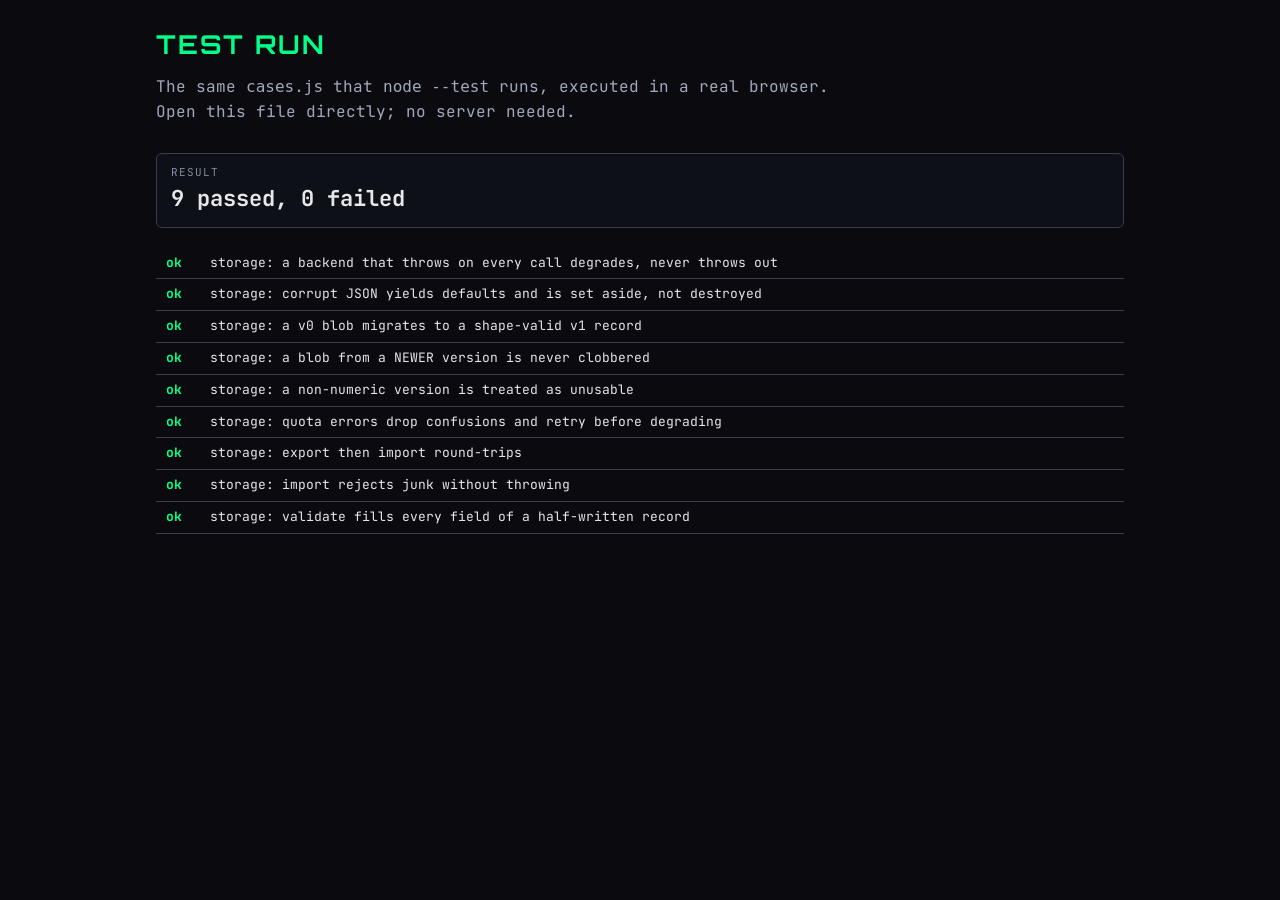
==== toys/typing-tutor/test/test.html @ 82adfa0b "Add storage layer with migrations, plus the shared test harness storage.js holds one contract: nothi" ====
<!DOCTYPE html>
<html lang="en" data-theme="algocratic">
<head>
  <meta charset="UTF-8">
  <meta name="viewport" content="width=device-width, initial-scale=1">
  <title>Typing tutor — test run</title>
  <link rel="stylesheet" href="../style.css">
  <style>
    .row { display: flex; gap: 12px; padding: 5px 10px; border-bottom: 1px solid var(--border); font-size: 13px; }
    .row-pass .tag { color: var(--ok); }
    .row-fail { background: var(--heat-2); }
    .row-fail .tag { color: var(--err); }
    .tag { flex: 0 0 4ch; font-weight: 700; }
    .why { color: var(--fg-dim); white-space: pre-wrap; margin: 4px 0 0 calc(4ch + 12px); font-size: 12px; }
  </style>
</head>
<body>
  <main class="container">
    <h1>Test run</h1>
    <p class="lede">The same <code>cases.js</code> that <code>node --test</code> runs,
      executed in a real browser. Open this file directly; no server needed.</p>
    <div id="summary" class="tile" style="margin-bottom:20px">
      <div class="tile-label">Result</div>
      <div class="tile-value" id="count">running…</div>
    </div>
    <div id="out"></div>
  </main>

  <!-- Sources first, then the cases, then the runner. -->
  <script defer src="../src/theme.js"></script>
  <script defer src="../src/storage.js"></script>
  <script defer src="../src/layouts.js"></script>
  <script defer src="../src/engine.js"></script>
  <script defer src="../src/metrics.js"></script>
  <script defer src="../src/progress.js"></script>
  <script defer src="../src/drills.js"></script>
  <script defer src="../src/lessons.core.js"></script>
  <script defer src="../src/lessons.python.js"></script>
  <script defer src="../src/lessons.cpp.js"></script>
  <script defer src="../src/lessons.js"></script>
  <script defer src="cases.js"></script>
  <script defer>
    window.addEventListener('DOMContentLoaded', function () {
      var out = document.getElementById('out');
      var cases = (window.TT_CASES || {}).cases || [];
      var pass = 0, fail = 0;

      cases.forEach(function (c) {
        var row = document.createElement('div');
        var why = null;
        try {
          c.fn();
          pass++;
          row.className = 'row row-pass';
        } catch (e) {
          fail++;
          row.className = 'row row-fail';
          why = document.createElement('div');
          why.className = 'why';
          why.textContent = (e && e.message) || String(e);
        }
        var tag = document.createElement('span');
        tag.className = 'tag';
        tag.textContent = why ? 'FAIL' : 'ok';
        var name = document.createElement('span');
        name.textContent = c.name;
        row.appendChild(tag);
        row.appendChild(name);
        out.appendChild(row);
        if (why) out.appendChild(why);
      });

      document.getElementById('count').textContent =
        cases.length ? pass + ' passed, ' + fail + ' failed' : 'no cases loaded';
    });
  </script>
</body>
</html>
---- toys/typing-tutor/style.css ----
/* ==========================================================================
   Keystroke Compliance Terminal — stylesheet
   Themes are custom-property sets on [data-theme]. Nothing outside the token
   blocks hard-codes a color.
   ========================================================================== */

/* Optional enhancement. If the network is absent, or the page is opened from
   file://, the local stack below carries the whole design. Nothing blocks. */
@import url('https://fonts.googleapis.com/css2?family=JetBrains+Mono:wght@400;700&family=Orbitron:wght@700;900&display=swap');

/* --------------------------------------------------------------------------
   Theme tokens
   -------------------------------------------------------------------------- */

:root {
  --font-mono: 'JetBrains Mono', ui-monospace, 'SF Mono', Menlo, Consolas,
               'DejaVu Sans Mono', 'Liberation Mono', monospace;
  --font-display: 'Orbitron', var(--font-mono);
  --font-scale: 1;
  --radius: 6px;
  --motion-state: paused;
}

/* --- algocratic: inherited from MODULE1_ORIENTATION.html ------------------ */
:root,
:root[data-theme="algocratic"] {
  --bg: #0a0a0f;
  --bg-elev: #12141a;
  --bg-sunken: #0d1117;
  --bg-chrome: #1a1d24;
  --border: #3a3d50;
  --border-strong: #62667e;

  --fg: #e6e6ec;
  --fg-dim: #a2a9bb;
  --fg-faint: #858c9e;

  --accent: #00ff88;
  --accent-dim: #00aa55;
  --accent-ink: #04120b;

  --ok: #00ff88;
  --warn: #ffaa00;
  --err: #ff6b8a;
  --info: #4cc2ff;

  --scanline: rgba(0, 0, 0, 0.10);
  --glow: 0 0 20px rgba(0, 255, 136, 0.18);

  --heat-1: #201419;
  --heat-2: #35181f;
  --heat-3: #4d1f2a;
  --heat-4: #6b2736;
  --heat-5: #8f3043;

  --f-pinky: #ff6b8a;
  --f-ring: #ffaa00;
  --f-middle: #00ff88;
  --f-index: #4cc2ff;
  --f-thumb: #a2a9bb;

  --display-transform: uppercase;
  --display-spacing: 2px;
}

/* --- amber: DEC VT220 phosphor. Monochrome, so error state leans on the
       wavy underline and outline rather than on hue. ----------------------- */
:root[data-theme="amber"] {
  --bg: #120c00;
  --bg-elev: #1d1404;
  --bg-sunken: #0d0900;
  --bg-chrome: #251a05;
  --border: #5a4210;
  --border-strong: #8a6618;

  --fg: #ffc14d;
  --fg-dim: #d99a26;
  --fg-faint: #b8811c;

  --accent: #ffb000;
  --accent-dim: #c98600;
  --accent-ink: #120c00;

  --ok: #ffc14d;
  --warn: #ffe08a;
  --err: #ff8a5c;
  --info: #ffd68a;

  --scanline: rgba(0, 0, 0, 0.16);
  --glow: 0 0 22px rgba(255, 176, 0, 0.20);

  --heat-1: #22150a;
  --heat-2: #331e0c;
  --heat-3: #48260f;
  --heat-4: #5e2f12;
  --heat-5: #7a3a16;

  --f-pinky: #8a6618;
  --f-ring: #b8811c;
  --f-middle: #d99a26;
  --f-index: #ffb000;
  --f-thumb: #6b4f14;

  --display-transform: uppercase;
  --display-spacing: 2px;
}

/* --- dos: Norton Commander. #00aaaa on #0000aa is period-accurate and fails
       contrast, so --fg-dim is lifted to #4ddbdb and verified instead. ----- */
:root[data-theme="dos"] {
  --bg: #0000aa;
  --bg-elev: #0000aa;
  --bg-sunken: #000080;
  --bg-chrome: #000080;
  --border: #55ffff;
  --border-strong: #ffffff;

  --fg: #ffffff;
  --fg-dim: #4ddbdb;
  --fg-faint: #b8b8d8;

  --accent: #55ffff;
  --accent-dim: #4ddbdb;
  --accent-ink: #0000aa;

  --ok: #55ff55;
  --warn: #ffff55;
  --err: #ff9a9a;
  --info: #55ffff;

  --scanline: rgba(0, 0, 0, 0.06);
  --glow: none;

  /* Red over blue muddies badly, so DOS heat runs toward its own magenta. */
  --heat-1: #180077;
  --heat-2: #2e007a;
  --heat-3: #45007d;
  --heat-4: #5c0080;
  --heat-5: #730083;

  --f-pinky: #ff9a9a;
  --f-ring: #ffff55;
  --f-middle: #55ff55;
  --f-index: #55ffff;
  --f-thumb: #b8b8d8;

  --display-transform: uppercase;
  --display-spacing: 1px;
}

/* --------------------------------------------------------------------------
   Motion gating
   Ambient loops read `animation-play-state: var(--motion-state)`. Paused holds
   the animation on its 0% frame, so every loop's 0% frame is its resting look.
   Source order matters: the forced-on rule must follow the media query.
   -------------------------------------------------------------------------- */

@media (prefers-reduced-motion: no-preference) {
  :root:not([data-motion="off"]) { --motion-state: running; }
}
:root[data-motion="on"] { --motion-state: running; }

/* --------------------------------------------------------------------------
   Base
   -------------------------------------------------------------------------- */

*, *::before, *::after { box-sizing: border-box; }

html { background: var(--bg); }

body {
  margin: 0;
  min-height: 100vh;
  display: flex;
  flex-direction: column;
  background: var(--bg);
  color: var(--fg);
  font-family: var(--font-mono);
  font-size: 16px;
  line-height: 1.6;
  -webkit-text-size-adjust: 100%;
}

.scanlines {
  position: fixed;
  inset: 0;
  pointer-events: none;
  z-index: 900;
  background: repeating-linear-gradient(
    0deg,
    var(--scanline) 0px, var(--scanline) 1px,
    transparent 1px, transparent 3px
  );
  animation: drift 14s linear infinite;
  animation-play-state: var(--motion-state);
}

@keyframes drift {
  0% { background-position: 0 0; }
  100% { background-position: 0 3px; }
}

.sr-only {
  position: absolute;
  width: 1px; height: 1px;
  margin: -1px; padding: 0;
  overflow: hidden;
  clip: rect(0 0 0 0);
  clip-path: inset(50%);
  white-space: nowrap;
  border: 0;
}

:focus-visible {
  outline: 2px solid var(--accent);
  outline-offset: 2px;
}

.container {
  width: 100%;
  max-width: 1000px;
  margin: 0 auto;
  padding: 24px 16px 48px;
  flex: 1 0 auto;
}
.container:focus { outline: none; }

/* --------------------------------------------------------------------------
   Chrome: topbar, footer
   -------------------------------------------------------------------------- */

.topbar {
  display: flex;
  flex-wrap: wrap;
  align-items: center;
  justify-content: space-between;
  gap: 12px;
  padding: 12px 16px;
  background: var(--bg-chrome);
  border-bottom: 1px solid var(--border);
}

.brand {
  display: inline-flex;
  align-items: center;
  gap: 10px;
  color: var(--accent);
  text-decoration: none;
  font-family: var(--font-display);
  font-weight: 900;
  font-size: 13px;
  letter-spacing: var(--display-spacing);
  text-transform: var(--display-transform);
}
.brand-mark {
  font-size: 18px;
  animation: flicker 5s infinite;
  animation-play-state: var(--motion-state);
}

@keyframes flicker {
  0%, 91%, 100% { opacity: 1; }
  92% { opacity: 0.7; }
  94% { opacity: 1; }
  96% { opacity: 0.85; }
}

.topbar-nav { display: flex; gap: 4px; }

.navlink {
  padding: 6px 12px;
  color: var(--fg-dim);
  text-decoration: none;
  font-size: 13px;
  border: 1px solid transparent;
  border-radius: var(--radius);
}
.navlink:hover { color: var(--fg); border-color: var(--border); }
.navlink[aria-current="page"] { color: var(--accent); border-color: var(--border-strong); }

.footer {
  flex: 0 0 auto;
  padding: 16px;
  border-top: 1px solid var(--border);
  color: var(--fg-faint);
  font-size: 12px;
  text-align: center;
}

/* --------------------------------------------------------------------------
   Generic bits
   -------------------------------------------------------------------------- */

h1, h2, h3 {
  font-family: var(--font-display);
  letter-spacing: var(--display-spacing);
  text-transform: var(--display-transform);
  color: var(--accent);
  margin: 0 0 8px;
}
h1 { font-size: 26px; }
h2 { font-size: 18px; }
h3 { font-size: 14px; }

.lede { color: var(--fg-dim); margin: 0 0 28px; max-width: 68ch; }

.btn {
  font: inherit;
  font-size: 13px;
  padding: 8px 16px;
  background: var(--bg-elev);
  color: var(--fg);
  border: 1px solid var(--border-strong);
  border-radius: var(--radius);
  cursor: pointer;
}
.btn:hover:not(:disabled) { border-color: var(--accent); color: var(--accent); }
.btn:disabled { opacity: 0.55; cursor: not-allowed; }
.btn-primary {
  background: var(--accent);
  color: var(--accent-ink);
  border-color: var(--accent);
  font-weight: 700;
}
.btn-primary:hover:not(:disabled) { background: var(--accent-dim); color: var(--accent-ink); }

.notice {
  padding: 12px 16px;
  margin: 0 0 20px;
  background: var(--bg-elev);
  border: 1px solid var(--warn);
  border-left-width: 4px;
  border-radius: var(--radius);
  color: var(--fg);
  font-size: 13px;
}
.notice-row { display: flex; align-items: center; gap: 12px; justify-content: space-between; }

.toast {
  position: fixed;
  left: 50%;
  bottom: 24px;
  transform: translateX(-50%);
  z-index: 950;
  max-width: min(90vw, 420px);
  padding: 10px 18px;
  background: var(--bg-chrome);
  border: 1px solid var(--border-strong);
  border-radius: var(--radius);
  color: var(--fg);
  font-size: 13px;
  text-align: center;
  box-shadow: var(--glow);
}
.toast[hidden] { display: none; }

/* --------------------------------------------------------------------------
   Track and lesson cards
   -------------------------------------------------------------------------- */

.grid {
  display: grid;
  gap: 14px;
  grid-template-columns: repeat(auto-fill, minmax(260px, 1fr));
  margin: 0 0 32px;
  padding: 0;
  list-style: none;
}

.card {
  display: block;
  width: 100%;
  text-align: left;
  font: inherit;
  padding: 16px;
  background: var(--bg-elev);
  border: 1px solid var(--border);
  border-radius: var(--radius);
  color: var(--fg);
  text-decoration: none;
  cursor: pointer;
}
.card:hover:not(:disabled) { border-color: var(--accent); }
.card:disabled { cursor: not-allowed; opacity: 0.6; }

.card-title {
  font-family: var(--font-display);
  font-size: 14px;
  color: var(--accent);
  letter-spacing: var(--display-spacing);
  text-transform: var(--display-transform);
  margin-bottom: 6px;
}
.card-desc { color: var(--fg-dim); font-size: 13px; }
.card-meta {
  margin-top: 10px;
  font-size: 12px;
  color: var(--fg-faint);
  display: flex;
  gap: 14px;
  flex-wrap: wrap;
}

.badge {
  display: inline-block;
  padding: 1px 8px;
  border: 1px solid currentColor;
  border-radius: 999px;
  font-size: 11px;
  letter-spacing: 1px;
}
.badge-cleared { color: var(--ok); }
.badge-locked { color: var(--fg-faint); }
.badge-new { color: var(--info); }

/* --------------------------------------------------------------------------
   The typing screen
   -------------------------------------------------------------------------- */

.lesson-head {
  display: flex;
  flex-wrap: wrap;
  align-items: baseline;
  justify-content: space-between;
  gap: 12px;
  margin-bottom: 4px;
}

.hud {
  display: flex;
  flex-wrap: wrap;
  gap: 10px;
  margin: 20px 0;
}
.tile {
  flex: 1 1 110px;
  padding: 10px 14px;
  background: var(--bg-sunken);
  border: 1px solid var(--border);
  border-radius: var(--radius);
}
.tile-label {
  font-size: 11px;
  letter-spacing: 1px;
  text-transform: uppercase;
  color: var(--fg-faint);
}
.tile-value {
  font-size: 22px;
  font-weight: 700;
  color: var(--fg);
  font-variant-numeric: tabular-nums;
}

.stage {
  background: var(--bg-sunken);
  border: 1px solid var(--border);
  border-radius: var(--radius);
  padding: 22px 20px;
  position: relative;
}

/* The concealed real input. opacity:0 rather than display:none or a negative
   offset: it must stay focusable and must not provoke a scroll jump. */
.tt-hidden-input {
  position: absolute;
  top: 0; left: 0;
  width: 1px; height: 1px;
  opacity: 0;
  border: 0; padding: 0; margin: 0;
}

.line {
  font-size: max(20px, calc(1.5rem * var(--font-scale)));
  line-height: 1.7;
  white-space: pre-wrap;
  overflow-wrap: break-word;
  word-break: break-word;
  tab-size: 4;
}

.line-ghost {
  margin-top: 10px;
  font-size: max(15px, calc(1.05rem * var(--font-scale)));
  color: var(--fg-faint);
  white-space: pre-wrap;
  min-height: 1.6em;
}

/* Character states. Four visual channels, only one of which is hue. */
.char { position: relative; }
.char-supplied { color: var(--fg-faint); }
.char-typed { color: var(--fg-dim); }
.char-pending { color: var(--fg); }
.char-current {
  background: var(--accent);
  color: var(--accent-ink);
  border-radius: 2px;
  animation: cursor-pulse 1.1s ease-in-out infinite;
  animation-play-state: var(--motion-state);
}
@keyframes cursor-pulse {
  0%, 100% { opacity: 1; }
  50% { opacity: 0.62; }
}

.char-err {
  color: var(--err);
  background: transparent;
  outline: 2px solid var(--err);
  outline-offset: 1px;
  border-radius: 2px;
  text-decoration: underline wavy var(--err);
  text-underline-offset: 4px;
}
@media (prefers-reduced-motion: no-preference) {
  :root:not([data-motion="off"]) .char-err { animation: shake 120ms linear; }
}
:root[data-motion="on"] .char-err { animation: shake 120ms linear; }
@keyframes shake {
  0%, 100% { transform: translateX(0); }
  25% { transform: translateX(-3px); }
  75% { transform: translateX(3px); }
}

/* Whitespace made visible without changing what gets typed. */
.char-space::before {
  content: '\00B7';
  position: absolute;
  inset: 0;
  color: var(--fg-faint);
  pointer-events: none;
  text-align: center;
}
.char-current.char-space::before { color: var(--accent-ink); }
.char-newline {
  color: var(--fg-faint);
  border: 1px solid var(--border);
  border-radius: 3px;
  padding: 0 4px;
  margin-left: 4px;
  font-size: 0.8em;
}

.caps-warning {
  display: flex;
  align-items: center;
  gap: 10px;
  margin-bottom: 14px;
  padding: 8px 14px;
  border: 1px solid var(--warn);
  border-left-width: 4px;
  border-radius: var(--radius);
  color: var(--warn);
  font-size: 13px;
}
.caps-warning[hidden] { display: none; }

.hint { color: var(--fg-faint); font-size: 12px; margin-top: 14px; }
.hint kbd {
  font: inherit;
  padding: 1px 6px;
  border: 1px solid var(--border-strong);
  border-radius: 3px;
  color: var(--fg-dim);
}

/* --------------------------------------------------------------------------
   On-screen keyboard
   -------------------------------------------------------------------------- */

.kbd {
  margin-top: 22px;
  padding: 12px;
  background: var(--bg-elev);
  border: 1px solid var(--border);
  border-radius: var(--radius);
  overflow-x: auto;
}
.kbd-rows { min-width: 620px; }
.kbd-row { display: flex; gap: 4px; margin-bottom: 4px; }

.key {
  flex: 1 1 0;
  min-width: 34px;
  height: 40px;
  display: flex;
  align-items: center;
  justify-content: center;
  padding: 0 4px;
  background: var(--bg-sunken);
  border: 1px solid var(--border);
  border-bottom: 3px solid var(--border);
  border-radius: 4px;
  color: var(--fg-dim);
  font-size: 12px;
  position: relative;
}
.key[data-finger="pinky"] { border-bottom-color: var(--f-pinky); }
.key[data-finger="ring"] { border-bottom-color: var(--f-ring); }
.key[data-finger="middle"] { border-bottom-color: var(--f-middle); }
.key[data-finger="index"] { border-bottom-color: var(--f-index); }
.key[data-finger="thumb"] { border-bottom-color: var(--f-thumb); }

.key-wide { flex: 2 1 0; }
.key-xwide { flex: 3 1 0; }
.key-space { flex: 8 1 0; }

/* The home-row bumps on F and J. */
.key-home::after {
  content: '';
  position: absolute;
  bottom: 6px;
  left: 50%;
  transform: translateX(-50%);
  width: 12px;
  height: 2px;
  background: currentColor;
  border-radius: 1px;
}

.key-next {
  background: var(--accent);
  color: var(--accent-ink);
  border-color: var(--accent);
  font-weight: 700;
}
.key-mod {
  border-color: var(--accent);
  color: var(--accent);
}
.key-caps-on {
  border-color: var(--warn);
  color: var(--warn);
}

/* Error heat. Five buckets plus an explicit "no data" state, because a key
   you have touched twice is unmeasured, not clean. */
.key-heat-0 { background: var(--bg-sunken); }
.key-heat-1 { background: var(--heat-1); }
.key-heat-2 { background: var(--heat-2); }
.key-heat-3 { background: var(--heat-3); }
.key-heat-4 { background: var(--heat-4); color: var(--fg); }
.key-heat-5 { background: var(--heat-5); color: var(--fg); }
.key-heat-none {
  background: repeating-linear-gradient(
    45deg,
    transparent 0 4px,
    var(--border) 4px 5px
  );
}

.next-chip {
  display: inline-block;
  margin-bottom: 10px;
  padding: 4px 12px;
  border: 1px dashed var(--border-strong);
  border-radius: var(--radius);
  color: var(--fg-dim);
  font-size: 12px;
}
.next-chip[hidden] { display: none; }

.legend {
  display: flex;
  flex-wrap: wrap;
  gap: 14px;
  margin-top: 10px;
  font-size: 11px;
  color: var(--fg-faint);
}
.legend-swatch {
  display: inline-block;
  width: 10px; height: 10px;
  border-radius: 2px;
  margin-right: 5px;
  vertical-align: -1px;
}

/* --------------------------------------------------------------------------
   Results dialog
   -------------------------------------------------------------------------- */

.backdrop {
  position: fixed;
  inset: 0;
  z-index: 940;
  background: rgba(0, 0, 0, 0.72);
  display: flex;
  align-items: center;
  justify-content: center;
  padding: 16px;
}
.backdrop[hidden] { display: none; }

.dialog {
  width: min(560px, 100%);
  max-height: 86vh;
  overflow-y: auto;
  padding: 24px;
  background: var(--bg-elev);
  border: 1px solid var(--border-strong);
  border-radius: var(--radius);
  box-shadow: var(--glow);
}

.result-grid {
  display: grid;
  gap: 12px;
  grid-template-columns: repeat(auto-fit, minmax(120px, 1fr));
  margin: 18px 0;
}

.verdict { font-size: 14px; margin: 0 0 6px; }
.verdict-pass { color: var(--ok); }
.verdict-fail { color: var(--warn); }

.dialog-actions { display: flex; flex-wrap: wrap; gap: 10px; margin-top: 20px; }

/* --------------------------------------------------------------------------
   Stats and settings
   -------------------------------------------------------------------------- */

.table { width: 100%; border-collapse: collapse; font-size: 13px; margin-bottom: 28px; }
.table th, .table td {
  text-align: left;
  padding: 7px 10px;
  border-bottom: 1px solid var(--border);
}
.table th { color: var(--fg-faint); font-weight: 400; font-size: 11px; letter-spacing: 1px; text-transform: uppercase; }
.table td { font-variant-numeric: tabular-nums; }

.setting {
  display: flex;
  flex-wrap: wrap;
  align-items: center;
  justify-content: space-between;
  gap: 12px;
  padding: 12px 0;
  border-bottom: 1px solid var(--border);
}
.setting-label { font-size: 13px; }
.setting-help { color: var(--fg-faint); font-size: 12px; margin-top: 2px; max-width: 54ch; }

select, textarea, input[type="text"]:not(.tt-hidden-input) {
  font: inherit;
  font-size: 13px;
  padding: 7px 10px;
  background: var(--bg-sunken);
  color: var(--fg);
  border: 1px solid var(--border-strong);
  border-radius: var(--radius);
}
textarea { width: 100%; min-height: 130px; resize: vertical; }

.switch { display: inline-flex; align-items: center; gap: 8px; cursor: pointer; font-size: 13px; }

@media (max-width: 640px) {
  .kbd { display: none; }
  .hud { gap: 8px; }
  .tile-value { font-size: 18px; }
}
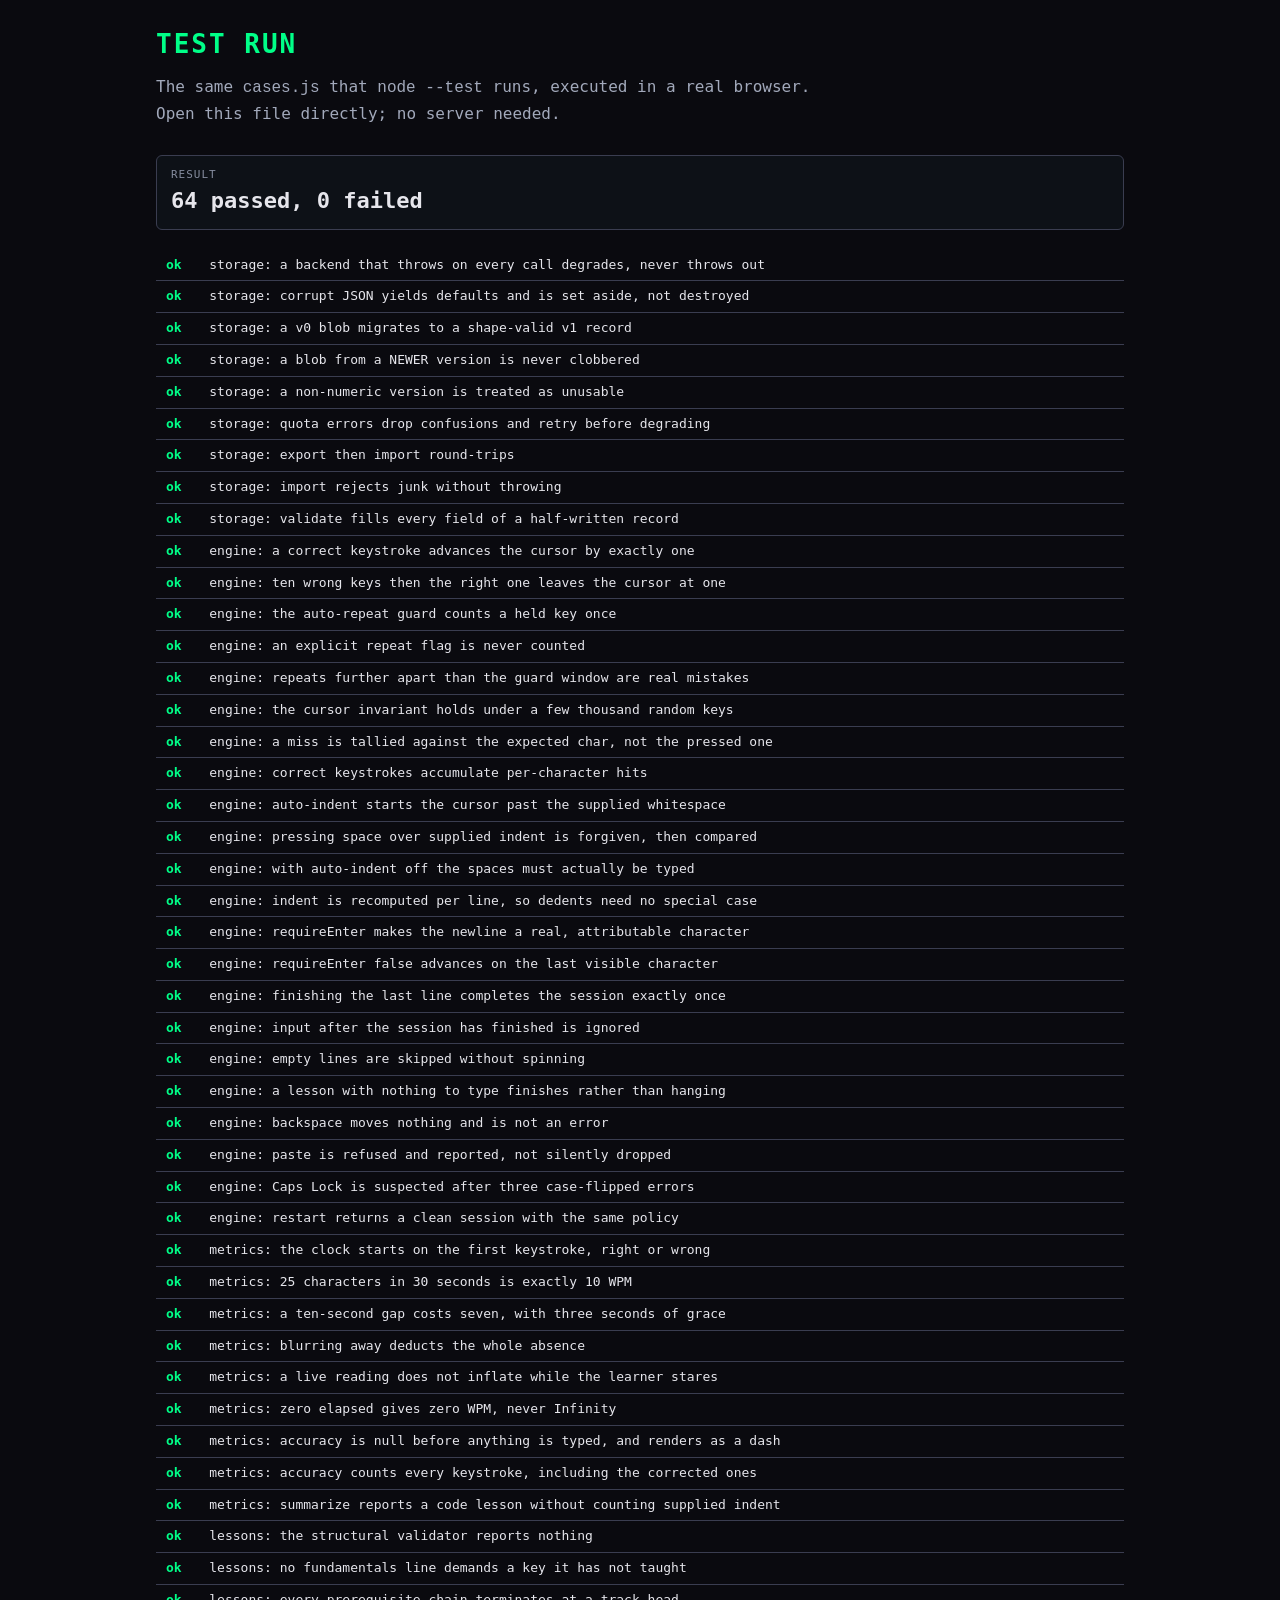
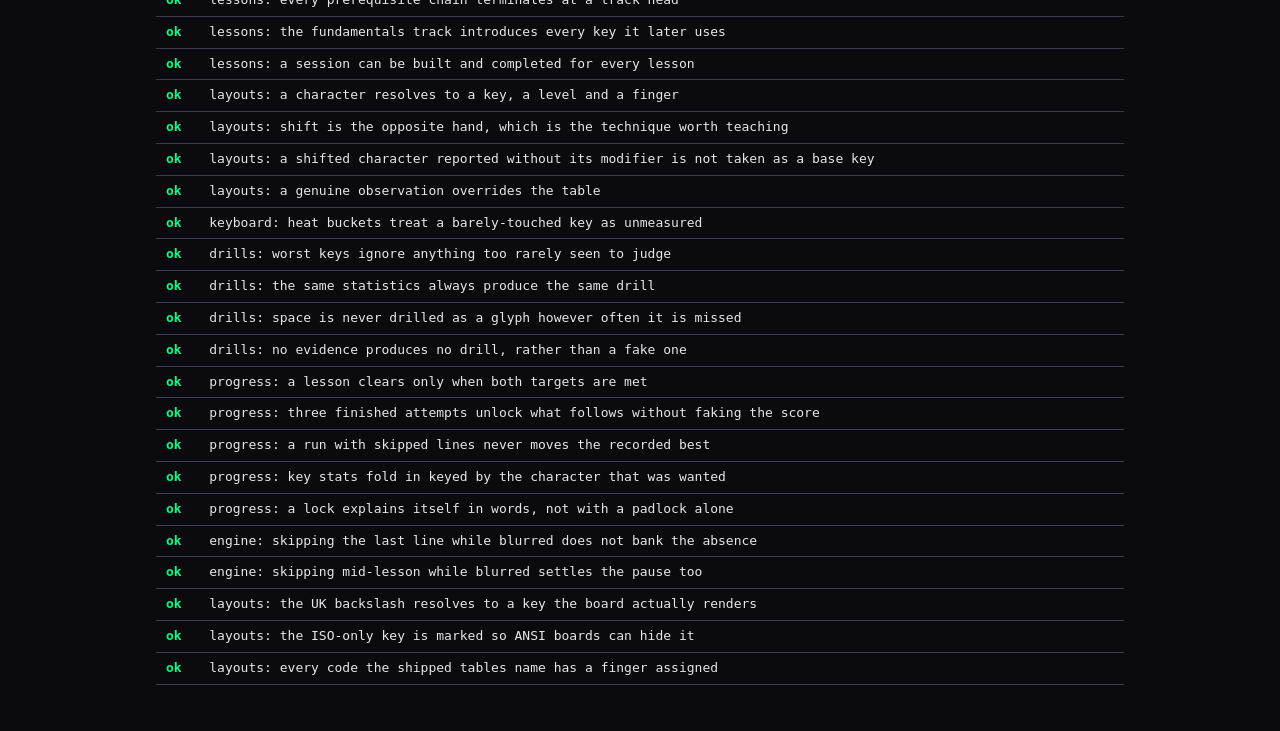
==== commit 62f47ad9: "Fix all seven findings from the Copilot review Every finding was verified against the code first. Al" ====
--- a/toys/typing-tutor/test/test.html
+++ b/toys/typing-tutor/test/test.html
@@ -30,6 +30,7 @@
   <script defer src="../src/theme.js"></script>
   <script defer src="../src/storage.js"></script>
   <script defer src="../src/layouts.js"></script>
+  <script defer src="../src/keyboard.js"></script>
   <script defer src="../src/engine.js"></script>
   <script defer src="../src/metrics.js"></script>
   <script defer src="../src/progress.js"></script>
--- a/toys/typing-tutor/style.css
+++ b/toys/typing-tutor/style.css
@@ -4,15 +4,15 @@
    blocks hard-codes a color.
    ========================================================================== */
 
-/* Optional enhancement. If the network is absent, or the page is opened from
-   file://, the local stack below carries the whole design. Nothing blocks. */
-@import url('https://fonts.googleapis.com/css2?family=JetBrains+Mono:wght@400;700&family=Orbitron:wght@700;900&display=swap');
-
 /* --------------------------------------------------------------------------
    Theme tokens
    -------------------------------------------------------------------------- */
 
 :root {
+  /* Local fonts only. There is deliberately no @import here: the toy promises
+     no CDN and no network call, and a webfont request would break both. The
+     named faces are used when someone happens to have them installed; the
+     stack behind them is what the design was built and screenshotted against. */
   --font-mono: 'JetBrains Mono', ui-monospace, 'SF Mono', Menlo, Consolas,
                'DejaVu Sans Mono', 'Liberation Mono', monospace;
   --font-display: 'Orbitron', var(--font-mono);
@@ -523,15 +523,18 @@
   75% { transform: translateX(3px); }
 }
 
-/* Whitespace made visible without changing what gets typed. */
-.char-space::before {
+/* Whitespace made visible, but only where it carries information: the
+   supplied indent you need to know exists, and the cursor when it is sitting
+   on a space. Dotting every space turns a typed line into confetti. */
+.char-supplied.char-space::before,
+.char-current.char-space::before {
   content: '\00B7';
   position: absolute;
   inset: 0;
-  color: var(--fg-faint);
   pointer-events: none;
   text-align: center;
 }
+.char-supplied.char-space::before { color: var(--fg-faint); }
 .char-current.char-space::before { color: var(--accent-ink); }
 .char-newline {
   color: var(--fg-faint);
@@ -601,6 +604,9 @@
 .key[data-finger="middle"] { border-bottom-color: var(--f-middle); }
 .key[data-finger="index"] { border-bottom-color: var(--f-index); }
 .key[data-finger="thumb"] { border-bottom-color: var(--f-thumb); }
+
+/* A key the active layout does not have at all. */
+.key-absent { display: none; }
 
 .key-wide { flex: 2 1 0; }
 .key-xwide { flex: 3 1 0; }
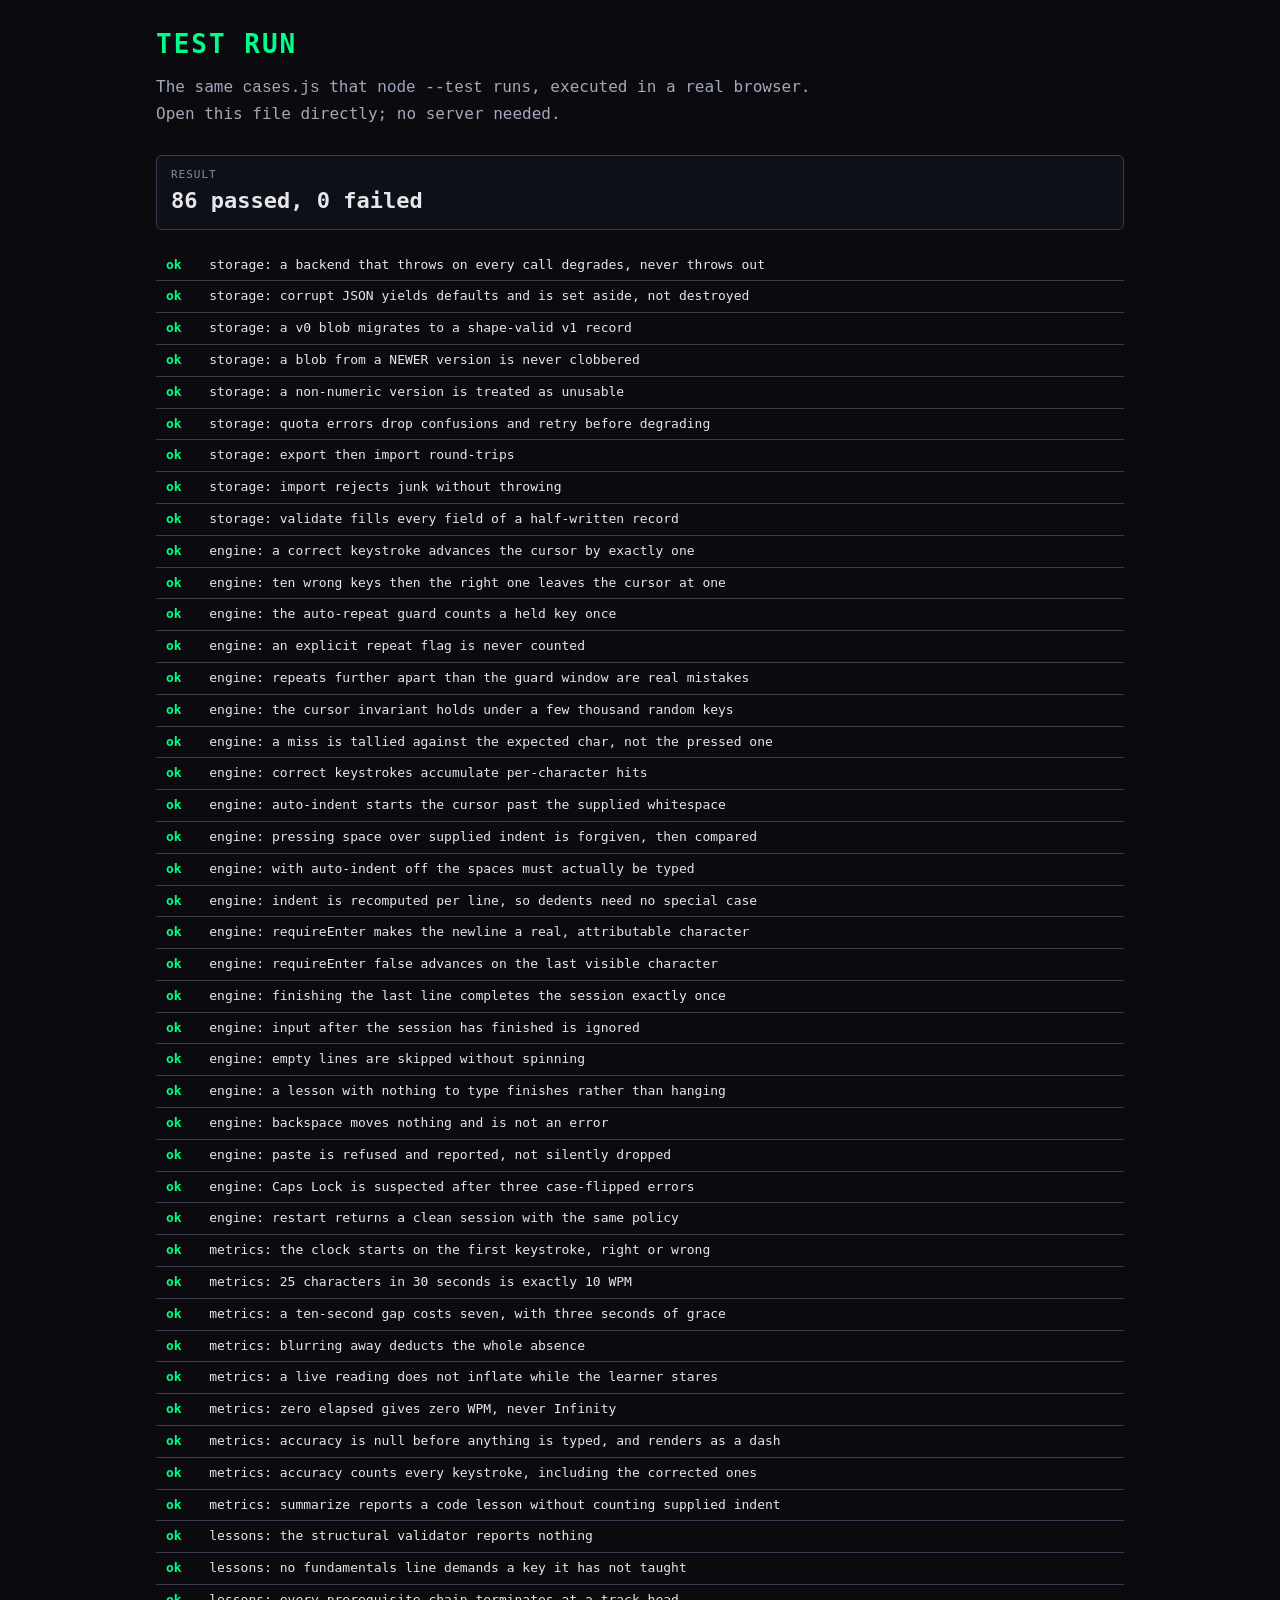
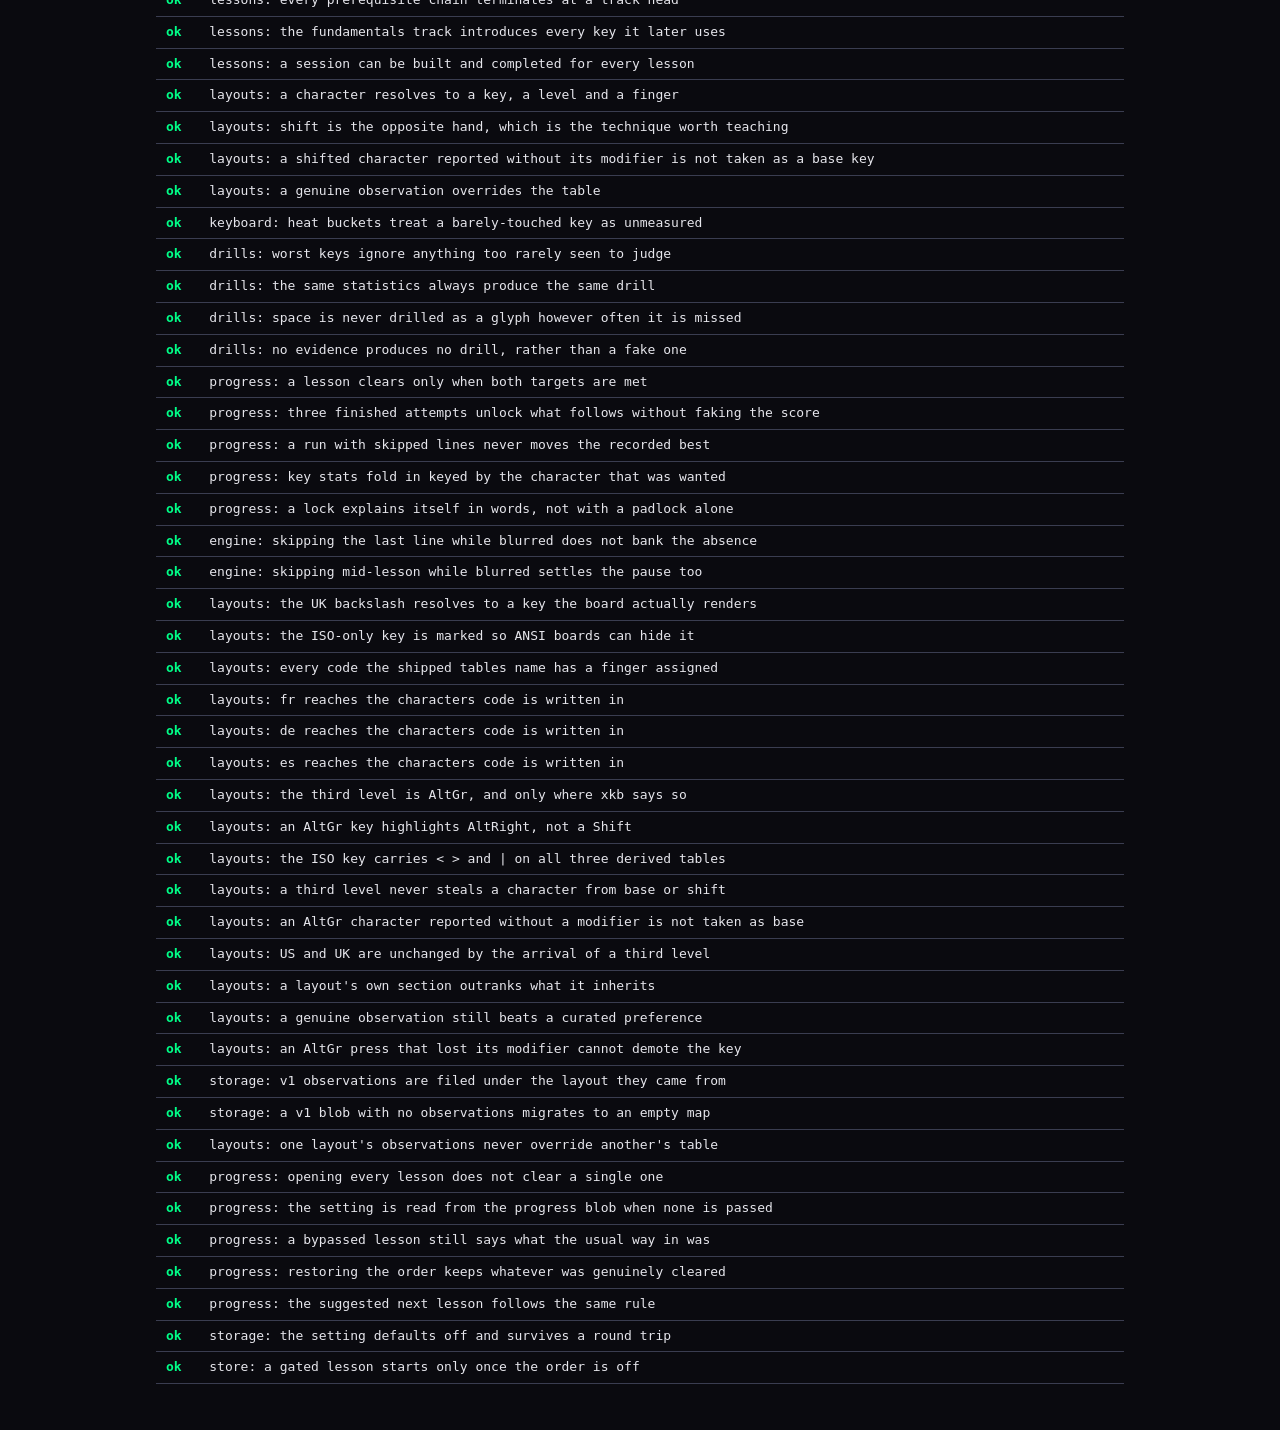
==== commit b4775497: "Let a learner start at any lesson, in any track The lessons are gated one behind the next, which is " ====
--- a/toys/typing-tutor/test/test.html
+++ b/toys/typing-tutor/test/test.html
@@ -39,6 +39,7 @@
   <script defer src="../src/lessons.python.js"></script>
   <script defer src="../src/lessons.cpp.js"></script>
   <script defer src="../src/lessons.js"></script>
+  <script defer src="../src/store.js"></script>
   <script defer src="cases.js"></script>
   <script defer>
     window.addEventListener('DOMContentLoaded', function () {
--- a/toys/typing-tutor/style.css
+++ b/toys/typing-tutor/style.css
@@ -21,7 +21,10 @@
   --motion-state: paused;
 }
 
-/* --- algocratic: inherited from MODULE1_ORIENTATION.html ------------------ */
+/* --- algocratic ----------------------------------------------------------
+   The house palette, copied from MODULE1_ORIENTATION.html in the repository
+   this toy started in. A snapshot, not a dependency: the values below are the
+   whole of it, so nothing breaks if either file moves. ------------------- */
 :root,
 :root[data-theme="algocratic"] {
   --bg: #0a0a0f;
@@ -412,6 +415,9 @@
 .badge-cleared { color: var(--ok); }
 .badge-locked { color: var(--fg-faint); }
 .badge-new { color: var(--info); }
+/* Reached before the ladder would have allowed it. Warning-coloured, not
+   error-coloured: nothing is wrong, it is simply worth knowing. */
+.badge-open { color: var(--warn); }
 
 /* --------------------------------------------------------------------------
    The typing screen
